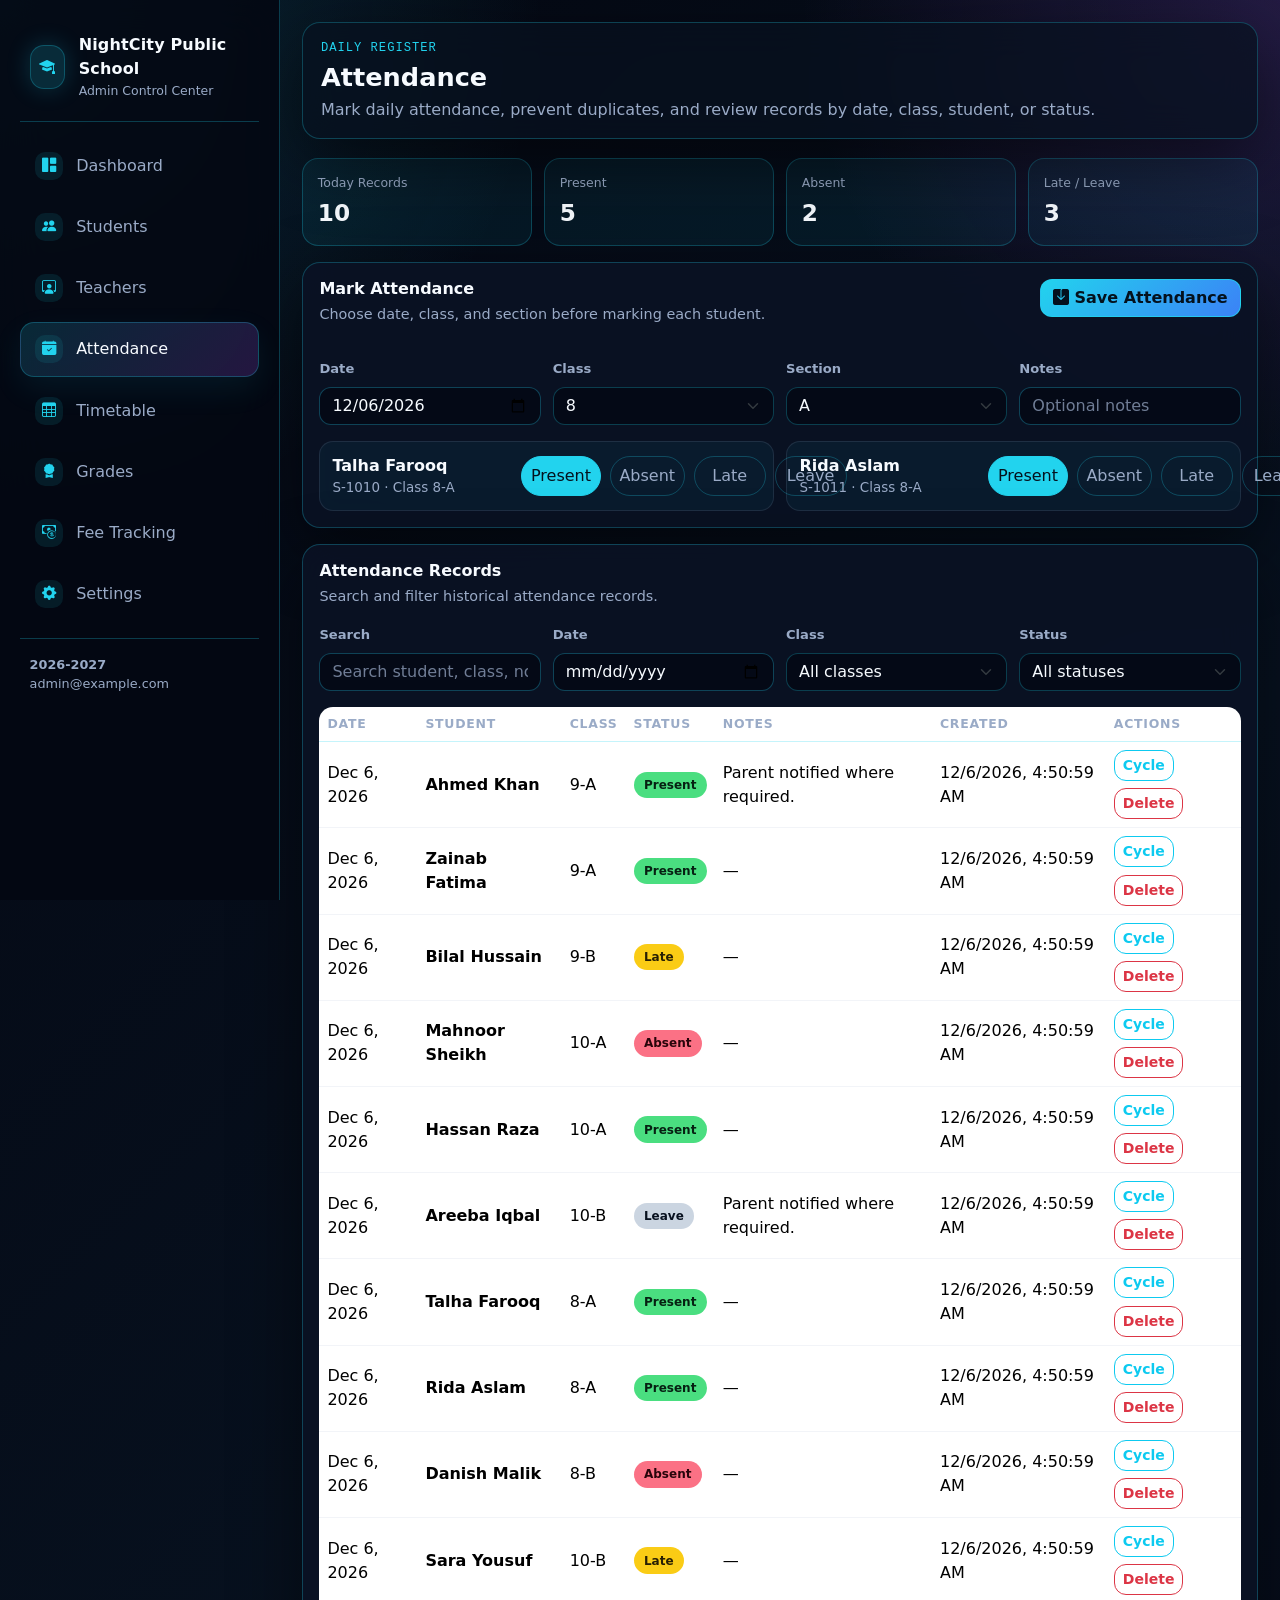
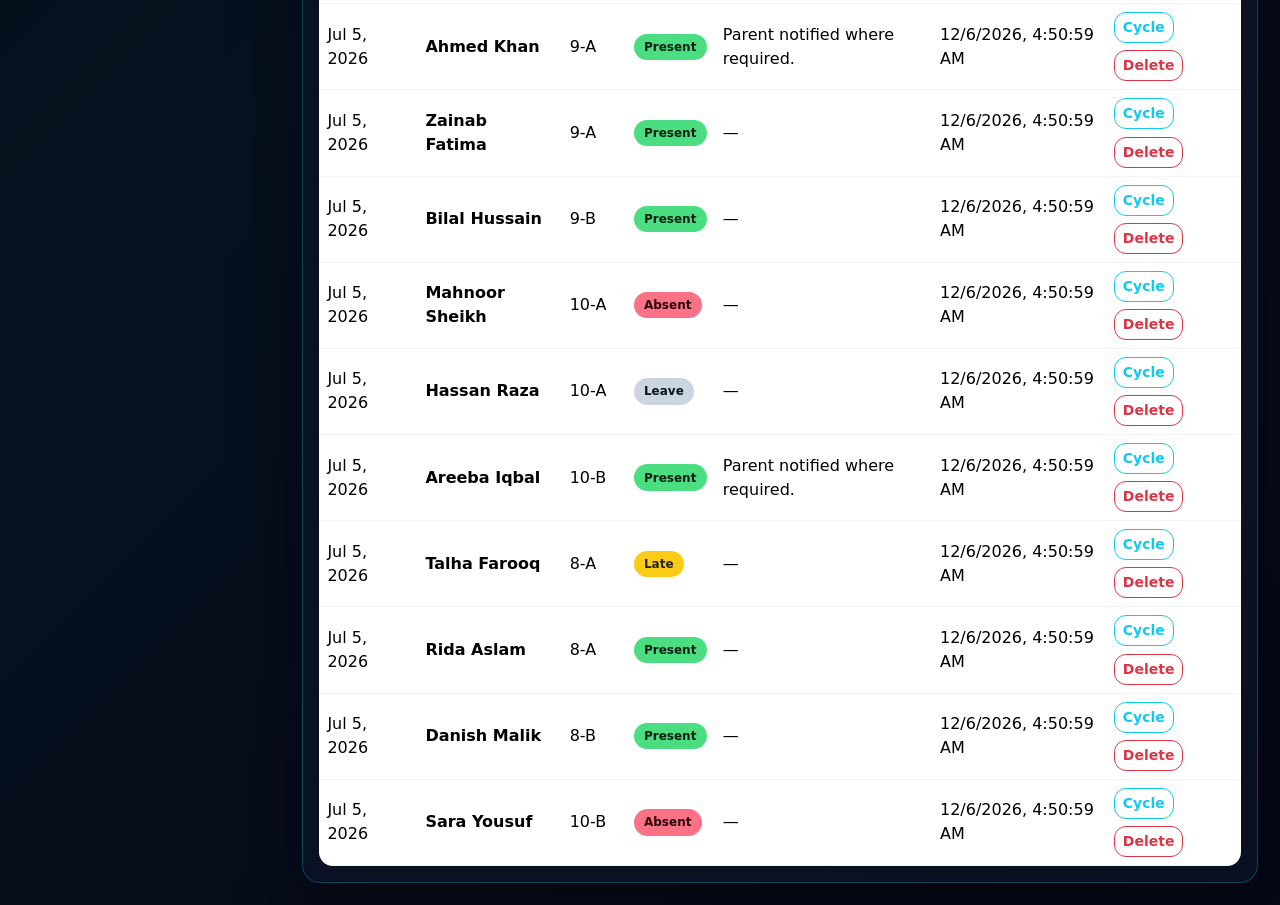
==== attendance.html @ 19632de3 "Build school management dashboard" ====
<!doctype html>
<html lang="en">
  <head>
    <meta charset="utf-8" />
    <meta name="viewport" content="width=device-width, initial-scale=1" />
    <title>Attendance | School Management Dashboard</title>

    <link
      href="https://cdn.jsdelivr.net/npm/bootstrap@5.3.3/dist/css/bootstrap.min.css"
      rel="stylesheet"
    />
    <link
      href="https://cdn.jsdelivr.net/npm/bootstrap-icons@1.11.3/font/bootstrap-icons.css"
      rel="stylesheet"
    />
    <link href="styles.css" rel="stylesheet" />
    <link href="css/attendance.css" rel="stylesheet" />
  </head>
  <body>
    <div class="app-shell">
      <div id="sidebarMount"></div>

      <main class="main-content">
        <header class="topbar">
          <div>
            <p class="page-kicker">Daily Register</p>
            <h1 class="page-title">Attendance</h1>
            <p class="page-subtitle">
              Mark daily attendance, prevent duplicates, and review records by
              date, class, student, or status.
            </p>
          </div>
          <button
            class="btn btn-ghost mobile-menu-btn"
            type="button"
            data-toggle-sidebar
          >
            <i class="bi bi-list"></i>
            Menu
          </button>
        </header>

        <section class="attendance-board">
          <div class="attendance-summary" id="attendanceStats"></div>

          <section class="form-panel">
            <div
              class="d-flex align-items-start justify-content-between flex-wrap gap-2 mb-3"
            >
              <div>
                <h2 class="section-title">Mark Attendance</h2>
                <p class="section-subtitle">
                  Choose date, class, and section before marking each student.
                </p>
              </div>
              <button
                class="btn btn-primary"
                type="button"
                id="saveAttendanceBtn"
              >
                <i class="bi bi-save-fill"></i>
                Save Attendance
              </button>
            </div>

            <div class="filter-grid mb-3">
              <div>
                <label class="form-label" for="markDate">Date</label>
                <input class="form-control" id="markDate" type="date" />
              </div>

              <div>
                <label class="form-label" for="markClass">Class</label>
                <select class="form-select" id="markClass"></select>
              </div>

              <div>
                <label class="form-label" for="markSection">Section</label>
                <select class="form-select" id="markSection"></select>
              </div>

              <div>
                <label class="form-label" for="markNotes">Notes</label>
                <input
                  class="form-control"
                  id="markNotes"
                  placeholder="Optional notes"
                />
              </div>
            </div>

            <div class="attendance-mark-grid" id="attendanceMarkMount"></div>
          </section>

          <section class="table-panel">
            <h2 class="section-title">Attendance Records</h2>
            <p class="section-subtitle">
              Search and filter historical attendance records.
            </p>

            <div class="filter-grid mb-3">
              <div>
                <label class="form-label" for="attendanceSearch">Search</label>
                <input
                  class="form-control"
                  id="attendanceSearch"
                  placeholder="Search student, class, notes..."
                />
              </div>

              <div>
                <label class="form-label" for="filterDate">Date</label>
                <input class="form-control" id="filterDate" type="date" />
              </div>

              <div>
                <label class="form-label" for="filterClass">Class</label>
                <select class="form-select" id="filterClass"></select>
              </div>

              <div>
                <label class="form-label" for="filterStatus">Status</label>
                <select class="form-select" id="filterStatus">
                  <option value="">All statuses</option>
                  <option>Present</option>
                  <option>Absent</option>
                  <option>Late</option>
                  <option>Leave</option>
                </select>
              </div>
            </div>

            <div id="attendanceTableMount"></div>
          </section>
        </section>
      </main>
    </div>

    <div class="status-area" id="statusArea"></div>

    <script src="https://code.jquery.com/jquery-3.7.1.min.js"></script>
    <script src="https://cdn.jsdelivr.net/npm/bootstrap@5.3.3/dist/js/bootstrap.bundle.min.js"></script>
    <script src="js/shared.js"></script>
    <script src="js/attendance.js"></script>
  </body>
</html>
---- styles.css ----
:root {
  --bg: #040712;
  --bg-soft: #07111f;
  --card: rgba(10, 18, 36, 0.9);
  --card-strong: rgba(14, 24, 48, 0.96);
  --text: #f7fbff;
  --muted: #9aabc7;
  --cyan: #22d3ee;
  --cyan-soft: rgba(34, 211, 238, 0.16);
  --purple: #a855f7;
  --purple-soft: rgba(168, 85, 247, 0.2);
  --green: #4ade80;
  --green-soft: rgba(74, 222, 128, 0.14);
  --yellow: #facc15;
  --red: #fb7185;
  --border: rgba(34, 211, 238, 0.26);
  --shadow: 0 22px 70px rgba(0, 0, 0, 0.48);
  --radius: 18px;
  --mono: "Cascadia Code", "Fira Code", Consolas, monospace;
}

* {
  box-sizing: border-box;
}

html {
  min-height: 100%;
  scroll-behavior: smooth;
}

body {
  min-height: 100vh;
  margin: 0;
  color: var(--text);
  background:
    radial-gradient(
      circle at top left,
      rgba(34, 211, 238, 0.18),
      transparent 34rem
    ),
    radial-gradient(
      circle at top right,
      rgba(168, 85, 247, 0.18),
      transparent 30rem
    ),
    linear-gradient(135deg, #040712 0%, #07111f 52%, #050816 100%);
  font-family:
    Inter,
    system-ui,
    -apple-system,
    BlinkMacSystemFont,
    "Segoe UI",
    sans-serif;
}

body.light-mode {
  --bg: #f4f7fb;
  --bg-soft: #eef4fb;
  --card: rgba(255, 255, 255, 0.94);
  --card-strong: rgba(255, 255, 255, 0.98);
  --text: #142033;
  --muted: #63708a;
  --border: rgba(20, 44, 78, 0.14);
  --shadow: 0 18px 50px rgba(28, 45, 70, 0.16);
  background:
    radial-gradient(
      circle at top left,
      rgba(34, 211, 238, 0.18),
      transparent 34rem
    ),
    radial-gradient(
      circle at top right,
      rgba(168, 85, 247, 0.12),
      transparent 30rem
    ),
    linear-gradient(135deg, #f4f7fb 0%, #eef4fb 52%, #f9fbff 100%);
}

a {
  color: inherit;
  text-decoration: none;
}

button,
input,
select,
textarea {
  font: inherit;
}

.app-shell {
  display: flex;
  min-height: 100vh;
}

.sidebar {
  position: sticky;
  top: 0;
  z-index: 30;
  width: 280px;
  height: 100vh;
  padding: 1.25rem;
  border-right: 1px solid var(--border);
  background: rgba(4, 7, 18, 0.86);
  backdrop-filter: blur(20px);
  overflow-y: auto;
}

body.light-mode .sidebar {
  background: rgba(255, 255, 255, 0.86);
}

.sidebar-brand {
  display: flex;
  align-items: center;
  gap: 0.85rem;
  padding: 0.8rem 0.6rem 1.25rem;
  border-bottom: 1px solid var(--border);
}

.brand-mark {
  display: grid;
  place-items: center;
  width: 44px;
  height: 44px;
  border: 1px solid var(--border);
  border-radius: 14px;
  color: var(--cyan);
  background: var(--cyan-soft);
  box-shadow: 0 0 24px rgba(34, 211, 238, 0.2);
}

.brand-title {
  margin: 0;
  font-size: 1rem;
  font-weight: 800;
  letter-spacing: 0.01em;
}

.brand-subtitle {
  margin: 0.1rem 0 0;
  color: var(--muted);
  font-size: 0.78rem;
}

.sidebar-nav {
  display: grid;
  gap: 0.35rem;
  margin-top: 1rem;
}

.nav-link {
  display: flex;
  align-items: center;
  gap: 0.8rem;
  padding: 0.8rem 0.9rem;
  color: var(--muted);
  border: 1px solid transparent;
  border-radius: 14px;
  transition: 0.18s ease;
}

.nav-link:hover {
  color: var(--text);
  border-color: var(--border);
  background: rgba(34, 211, 238, 0.08);
}

.nav-link.active {
  color: var(--text);
  border-color: var(--border);
  background: linear-gradient(135deg, var(--cyan-soft), var(--purple-soft));
  box-shadow: 0 12px 32px rgba(34, 211, 238, 0.08);
}

.nav-icon {
  display: grid;
  place-items: center;
  width: 28px;
  min-width: 28px;
  height: 28px;
  border-radius: 10px;
  color: var(--cyan);
  background: rgba(34, 211, 238, 0.1);
  font-size: 0.9rem;
}

body.compact-sidebar .sidebar {
  width: 92px;
}

body.compact-sidebar .brand-copy,
body.compact-sidebar .nav-text,
body.compact-sidebar .sidebar-footer {
  display: none;
}

body.compact-sidebar .sidebar-brand,
body.compact-sidebar .nav-link {
  justify-content: center;
}

.main-content {
  flex: 1;
  width: calc(100% - 280px);
  padding: 1.4rem;
}

.topbar {
  display: flex;
  align-items: center;
  justify-content: space-between;
  gap: 1rem;
  margin-bottom: 1.2rem;
  padding: 1rem 1.1rem;
  border: 1px solid var(--border);
  border-radius: var(--radius);
  background: rgba(7, 17, 31, 0.72);
  box-shadow: var(--shadow);
  backdrop-filter: blur(18px);
}

body.light-mode .topbar {
  background: rgba(255, 255, 255, 0.74);
}

.page-kicker {
  margin: 0 0 0.25rem;
  color: var(--cyan);
  font-family: var(--mono);
  font-size: 0.76rem;
  text-transform: uppercase;
  letter-spacing: 0.08em;
}

.page-title {
  margin: 0;
  font-size: clamp(1.45rem, 2vw, 2.2rem);
  font-weight: 800;
}

.page-subtitle {
  margin: 0.35rem 0 0;
  color: var(--muted);
}

.mobile-menu-btn {
  display: none;
}

.panel,
.stat-card,
.chart-card,
.form-panel,
.table-panel,
.preview-panel,
.action-card,
.empty-state {
  border: 1px solid var(--border);
  border-radius: var(--radius);
  background: var(--card);
  box-shadow: var(--shadow);
  backdrop-filter: blur(18px);
}

.panel,
.form-panel,
.table-panel,
.preview-panel {
  padding: 1rem;
}

.section-title {
  margin: 0 0 0.8rem;
  font-size: 1rem;
  font-weight: 800;
}

.section-subtitle {
  margin: -0.45rem 0 0.9rem;
  color: var(--muted);
  font-size: 0.9rem;
}

.stats-grid {
  display: grid;
  grid-template-columns: repeat(4, minmax(0, 1fr));
  gap: 1rem;
}

.stat-card {
  position: relative;
  padding: 1rem;
  overflow: hidden;
}

.stat-card::after {
  content: "";
  position: absolute;
  inset: auto -30px -50px auto;
  width: 110px;
  height: 110px;
  border-radius: 999px;
  background: var(--cyan-soft);
  filter: blur(3px);
}

.stat-label {
  margin: 0;
  color: var(--muted);
  font-size: 0.85rem;
}

.stat-value {
  margin: 0.35rem 0 0;
  font-size: 1.85rem;
  font-weight: 850;
}

.stat-note {
  margin: 0.2rem 0 0;
  color: var(--muted);
  font-size: 0.8rem;
}

.toolbar {
  display: flex;
  flex-wrap: wrap;
  align-items: end;
  justify-content: space-between;
  gap: 0.85rem;
  margin-bottom: 1rem;
}

.filter-grid {
  display: grid;
  grid-template-columns: repeat(4, minmax(160px, 1fr));
  gap: 0.75rem;
  width: 100%;
}

.form-grid {
  display: grid;
  grid-template-columns: repeat(3, minmax(180px, 1fr));
  gap: 0.85rem;
}

.form-grid.two {
  grid-template-columns: repeat(2, minmax(180px, 1fr));
}

.form-grid .full {
  grid-column: 1 / -1;
}

.form-label {
  color: var(--muted);
  font-weight: 700;
  font-size: 0.82rem;
}

.form-control,
.form-select {
  color: var(--text);
  border: 1px solid var(--border);
  border-radius: 12px;
  background-color: rgba(4, 7, 18, 0.72);
}

.form-control:focus,
.form-select:focus {
  color: var(--text);
  border-color: var(--cyan);
  background-color: rgba(4, 7, 18, 0.92);
  box-shadow: 0 0 0 0.2rem rgba(34, 211, 238, 0.12);
}

body.light-mode .form-control,
body.light-mode .form-select {
  color: var(--text);
  background-color: rgba(255, 255, 255, 0.86);
}

.form-control::placeholder {
  color: rgba(154, 171, 199, 0.72);
}

.btn {
  border-radius: 12px;
  font-weight: 800;
}

.btn-primary {
  border-color: rgba(34, 211, 238, 0.8);
  background: linear-gradient(135deg, var(--cyan), #3b82f6);
  color: #04111d;
}

.btn-primary:hover {
  border-color: var(--cyan);
  background: linear-gradient(135deg, #67e8f9, #60a5fa);
  color: #04111d;
}

.btn-outline-light,
.btn-outline-info,
.btn-outline-warning,
.btn-outline-danger,
.btn-outline-success,
.btn-secondary {
  border-radius: 12px;
}

.btn-ghost {
  color: var(--text);
  border: 1px solid var(--border);
  background: rgba(34, 211, 238, 0.08);
}

.btn-ghost:hover {
  color: var(--text);
  background: rgba(34, 211, 238, 0.16);
}

.table {
  margin: 0;
  color: var(--text);
  vertical-align: middle;
}

.table thead th {
  color: var(--muted);
  border-bottom: 1px solid var(--border);
  font-size: 0.78rem;
  text-transform: uppercase;
  letter-spacing: 0.06em;
}

.table tbody td {
  border-color: rgba(154, 171, 199, 0.13);
}

.table-hover tbody tr:hover {
  color: var(--text);
  background: rgba(34, 211, 238, 0.07);
}

.table-responsive {
  border-radius: 14px;
}

.badge {
  border-radius: 999px;
  padding: 0.45rem 0.65rem;
  font-weight: 800;
}

.badge-soft {
  color: var(--text);
  border: 1px solid var(--border);
  background: rgba(34, 211, 238, 0.1);
}

.badge-active,
.badge-paid,
.badge-present {
  color: #062012;
  background: var(--green);
}

.badge-inactive,
.badge-unpaid,
.badge-absent {
  color: #28040a;
  background: var(--red);
}

.badge-warning,
.badge-partial,
.badge-late {
  color: #271f03;
  background: var(--yellow);
}

.badge-muted,
.badge-leave,
.badge-graduated,
.badge-resigned {
  color: #08111f;
  background: #cbd5e1;
}

.badge-overdue {
  color: #fff;
  background: #e11d48;
}

.card-grid {
  display: grid;
  grid-template-columns: repeat(3, minmax(0, 1fr));
  gap: 1rem;
}

.person-card {
  padding: 1rem;
  border: 1px solid var(--border);
  border-radius: var(--radius);
  background: var(--card);
}

.person-header {
  display: flex;
  align-items: center;
  gap: 0.85rem;
  margin-bottom: 0.75rem;
}

.avatar {
  display: grid;
  place-items: center;
  width: 44px;
  height: 44px;
  border-radius: 14px;
  color: var(--cyan);
  background: var(--cyan-soft);
  font-weight: 900;
}

.person-name {
  margin: 0;
  font-weight: 850;
}

.person-meta {
  margin: 0.15rem 0 0;
  color: var(--muted);
  font-size: 0.85rem;
}

.meta-list {
  display: grid;
  gap: 0.35rem;
  margin: 0;
  padding: 0;
  list-style: none;
  color: var(--muted);
  font-size: 0.88rem;
}

.chart-wrap {
  position: relative;
  min-height: 280px;
}

.status-area {
  position: fixed;
  right: 1rem;
  bottom: 1rem;
  z-index: 100;
  display: grid;
  gap: 0.7rem;
  max-width: min(420px, calc(100vw - 2rem));
}

.status-message {
  padding: 0.8rem 1rem;
  border: 1px solid var(--border);
  border-left: 4px solid var(--cyan);
  border-radius: 14px;
  color: var(--text);
  background: var(--card-strong);
  box-shadow: var(--shadow);
}

.status-message.success {
  border-left-color: var(--green);
}

.status-message.warning {
  border-left-color: var(--yellow);
}

.status-message.danger {
  border-left-color: var(--red);
}

.empty-state {
  display: grid;
  place-items: center;
  min-height: 180px;
  padding: 1.25rem;
  color: var(--muted);
  text-align: center;
}

.empty-state strong {
  display: block;
  margin-bottom: 0.2rem;
  color: var(--text);
}

.modal-content {
  color: var(--text);
  border: 1px solid var(--border);
  border-radius: var(--radius);
  background: var(--card-strong);
}

.modal-header,
.modal-footer {
  border-color: var(--border);
}

body.light-mode .modal-content {
  background: #ffffff;
}

.sidebar-footer {
  margin-top: 1rem;
  padding: 1rem 0.6rem 0;
  border-top: 1px solid var(--border);
  color: var(--muted);
  font-size: 0.8rem;
}

.text-muted-custom {
  color: var(--muted);
}

.mono {
  font-family: var(--mono);
}

.divider {
  height: 1px;
  margin: 1rem 0;
  background: var(--border);
}

.page-grid {
  display: grid;
  grid-template-columns: minmax(0, 1fr);
  gap: 1rem;
}

.two-column {
  display: grid;
  grid-template-columns: minmax(0, 1.35fr) minmax(320px, 0.65fr);
  gap: 1rem;
}

.action-row {
  display: flex;
  flex-wrap: wrap;
  gap: 0.45rem;
}

@media (max-width: 1180px) {
  .stats-grid,
  .card-grid {
    grid-template-columns: repeat(2, minmax(0, 1fr));
  }

  .filter-grid,
  .form-grid {
    grid-template-columns: repeat(2, minmax(160px, 1fr));
  }

  .two-column {
    grid-template-columns: 1fr;
  }
}

@media (max-width: 860px) {
  .app-shell {
    display: block;
  }

  .sidebar {
    position: fixed;
    left: -290px;
    width: 280px;
    transition: left 0.2s ease;
  }

  body.sidebar-open .sidebar {
    left: 0;
  }

  body.compact-sidebar .sidebar {
    width: 280px;
  }

  body.compact-sidebar .brand-copy,
  body.compact-sidebar .nav-text,
  body.compact-sidebar .sidebar-footer {
    display: block;
  }

  body.compact-sidebar .sidebar-brand,
  body.compact-sidebar .nav-link {
    justify-content: flex-start;
  }

  .main-content {
    width: 100%;
    padding: 1rem;
  }

  .topbar {
    align-items: flex-start;
  }

  .mobile-menu-btn {
    display: inline-flex;
  }
}

@media (max-width: 640px) {
  .topbar {
    flex-direction: column;
  }

  .stats-grid,
  .card-grid,
  .filter-grid,
  .form-grid,
  .form-grid.two {
    grid-template-columns: 1fr;
  }

  .toolbar {
    align-items: stretch;
  }

  .toolbar .btn,
  .toolbar .form-control,
  .toolbar .form-select {
    width: 100%;
  }

  .page-title {
    font-size: 1.45rem;
  }

  .panel,
  .form-panel,
  .table-panel,
  .preview-panel {
    padding: 0.85rem;
  }

  .table {
    min-width: 760px;
  }
}
---- css/attendance.css ----
.attendance-board {
  display: grid;
  gap: 1rem;
}

.attendance-mark-grid {
  display: grid;
  grid-template-columns: repeat(2, minmax(220px, 1fr));
  gap: 0.8rem;
}

.attendance-student-row {
  display: grid;
  grid-template-columns: minmax(180px, 1fr) repeat(4, auto);
  align-items: center;
  gap: 0.55rem;
  padding: 0.75rem;
  border: 1px solid rgba(154, 171, 199, 0.14);
  border-radius: 14px;
  background: rgba(34, 211, 238, 0.05);
}

.attendance-student-meta {
  color: var(--muted);
  font-size: 0.84rem;
}

.attendance-radio {
  position: relative;
}

.attendance-radio input {
  position: absolute;
  opacity: 0;
}

.attendance-radio span {
  display: inline-flex;
  min-width: 72px;
  justify-content: center;
  padding: 0.45rem 0.55rem;
  border: 1px solid var(--border);
  border-radius: 999px;
  color: var(--muted);
  cursor: pointer;
}

.attendance-radio input:checked + span {
  color: #04111d;
  border-color: var(--cyan);
  background: var(--cyan);
}

.attendance-summary {
  display: grid;
  grid-template-columns: repeat(4, minmax(0, 1fr));
  gap: 0.8rem;
}

.attendance-summary-card {
  padding: 0.9rem;
  border: 1px solid var(--border);
  border-radius: 16px;
  background: rgba(34, 211, 238, 0.07);
}

.attendance-summary-card span {
  display: block;
  color: var(--muted);
  font-size: 0.78rem;
}

.attendance-summary-card strong {
  display: block;
  margin-top: 0.25rem;
  font-size: 1.45rem;
}

@media (max-width: 900px) {
  .attendance-summary,
  .attendance-mark-grid {
    grid-template-columns: repeat(2, minmax(0, 1fr));
  }

  .attendance-student-row {
    grid-template-columns: 1fr 1fr 1fr;
  }

  .attendance-student-row > div:first-child {
    grid-column: 1 / -1;
  }
}

@media (max-width: 560px) {
  .attendance-summary,
  .attendance-mark-grid,
  .attendance-student-row {
    grid-template-columns: 1fr;
  }

  .attendance-radio span {
    width: 100%;
  }
}
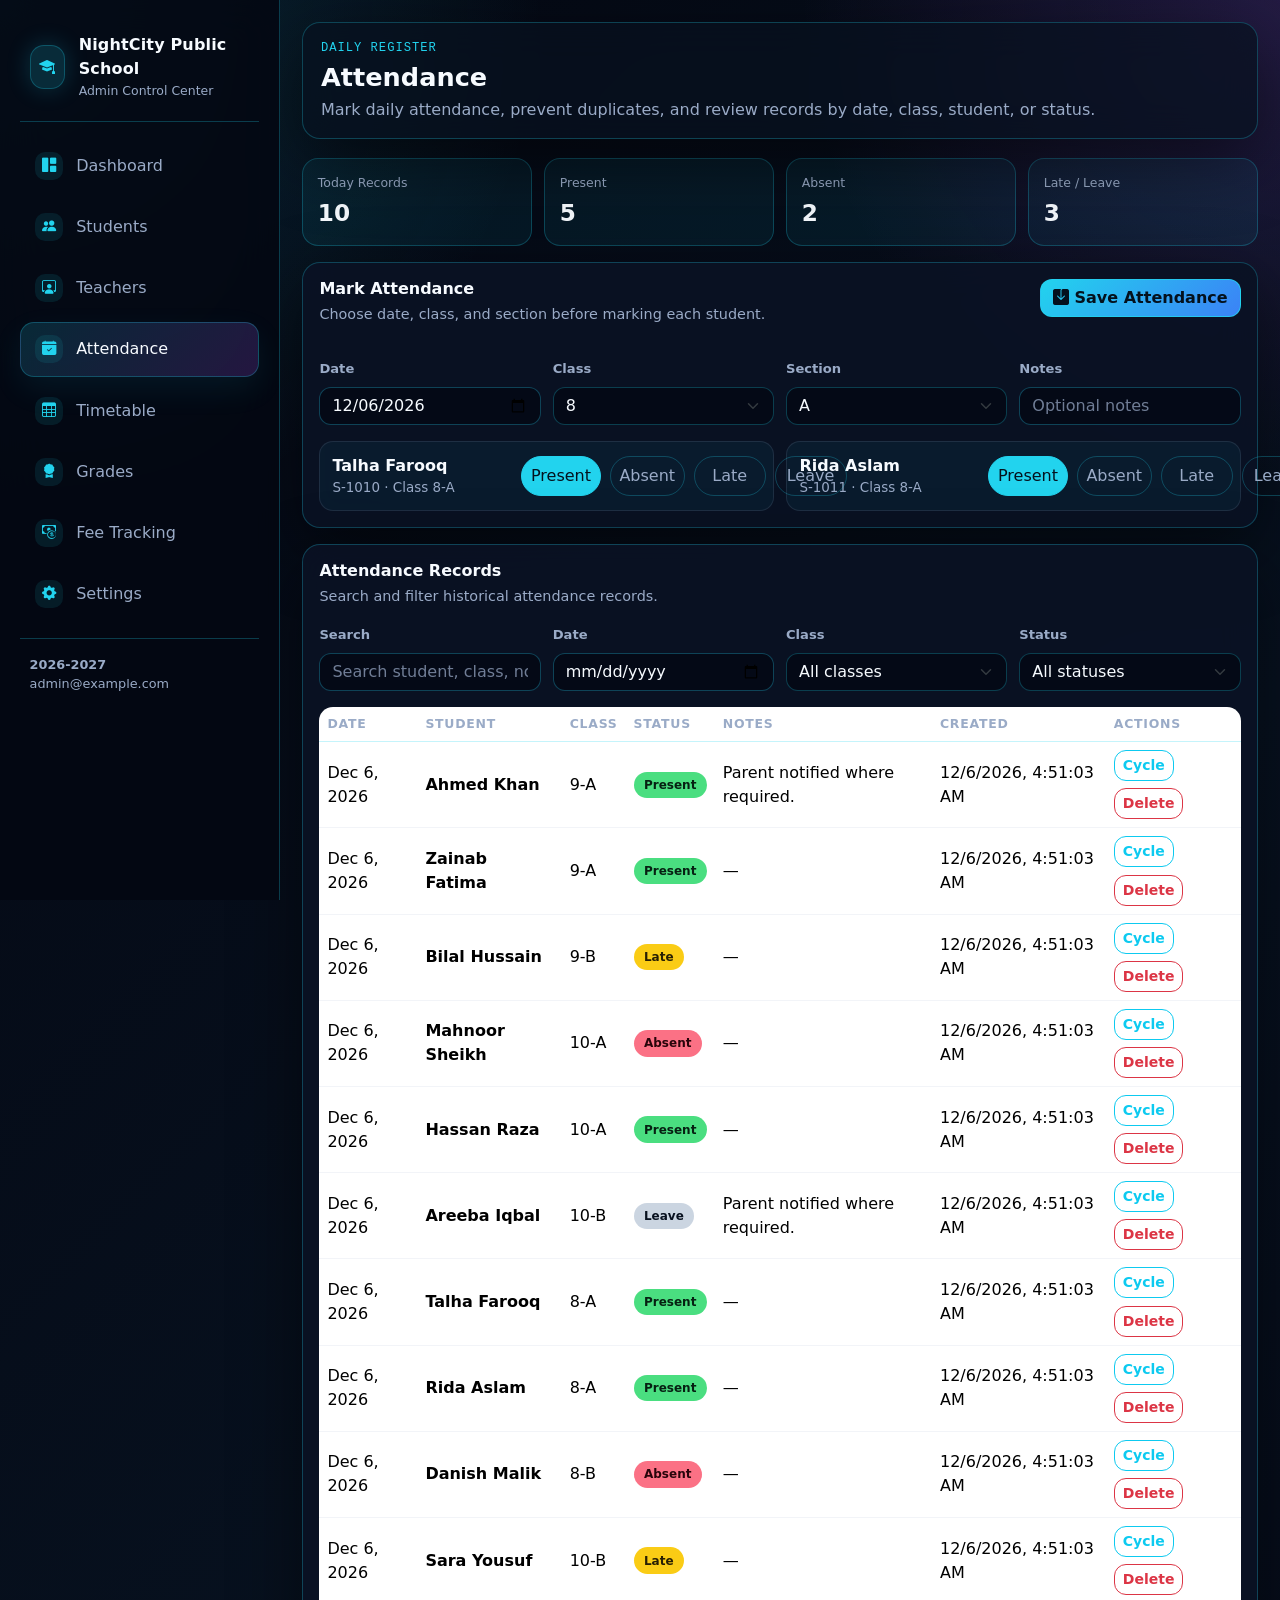
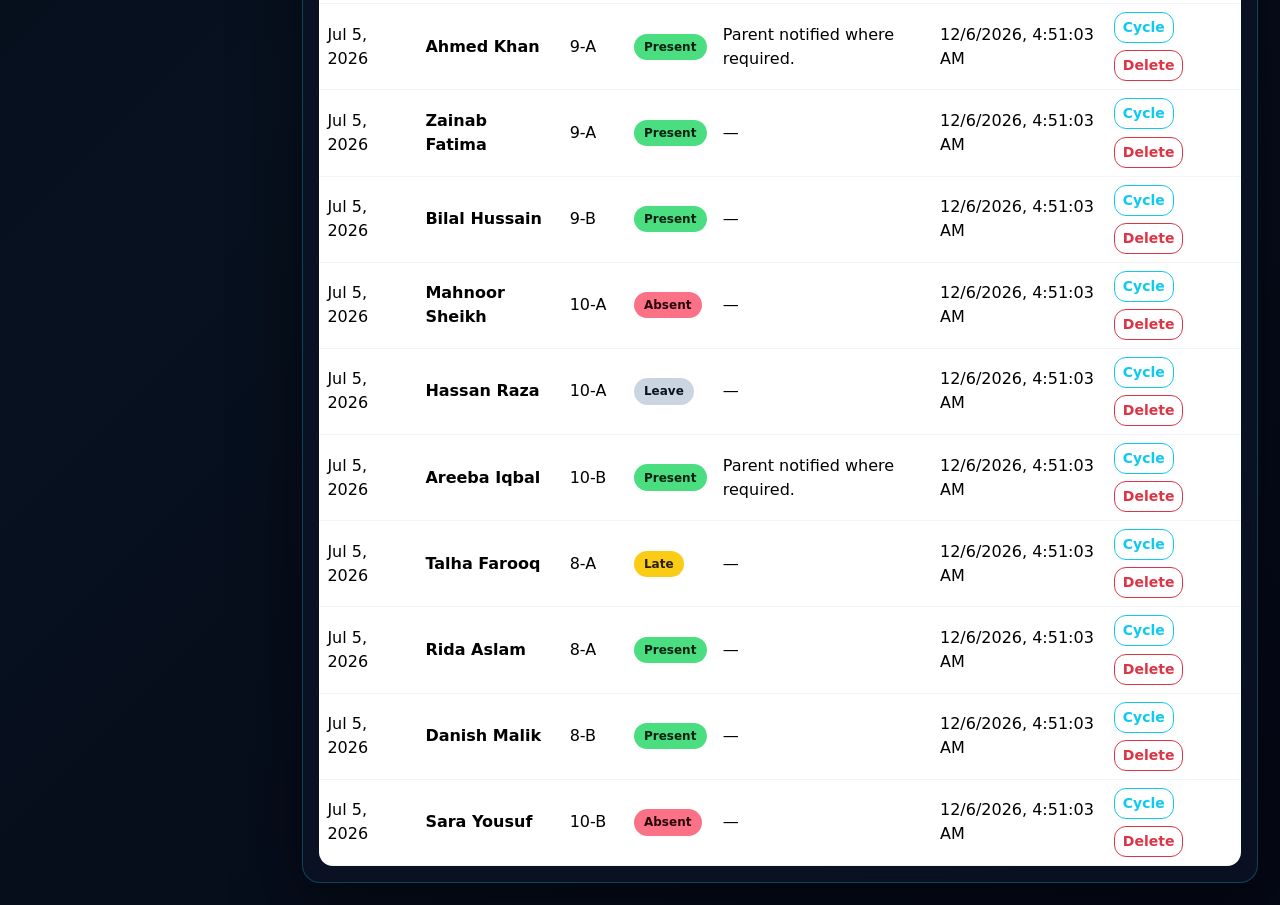
==== commit 7302464f: "Add SEO meta tags, canonical URLs, and sitemap" ====
--- a/attendance.html
+++ b/attendance.html
@@ -4,6 +4,15 @@
     <meta charset="utf-8" />
     <meta name="viewport" content="width=device-width, initial-scale=1" />
     <title>Attendance | School Management Dashboard</title>
+    <meta name="description" content="A browser-based school management dashboard with students, teachers, attendance, timetable, grades, fee tracking, dashboard analytics, dark mode, and localStorage persistence." />
+    <link rel="canonical" href="https://fazal305.github.io/school-management-dashboard/attendance.html" />
+    <meta property="og:type" content="website" />
+    <meta property="og:url" content="https://fazal305.github.io/school-management-dashboard/attendance.html" />
+    <meta property="og:title" content="Attendance | School Management Dashboard" />
+    <meta property="og:description" content="A browser-based school management dashboard with students, teachers, attendance, timetable, grades, fee tracking, dashboard analytics, dark mode, and localStorage persistence." />
+    <meta name="twitter:card" content="summary_large_image" />
+    <meta name="twitter:title" content="Attendance | School Management Dashboard" />
+    <meta name="twitter:description" content="A browser-based school management dashboard with students, teachers, attendance, timetable, grades, fee tracking, dashboard analytics, dark mode, and localStorage persistence." />
 
     <link
       href="https://cdn.jsdelivr.net/npm/bootstrap@5.3.3/dist/css/bootstrap.min.css"
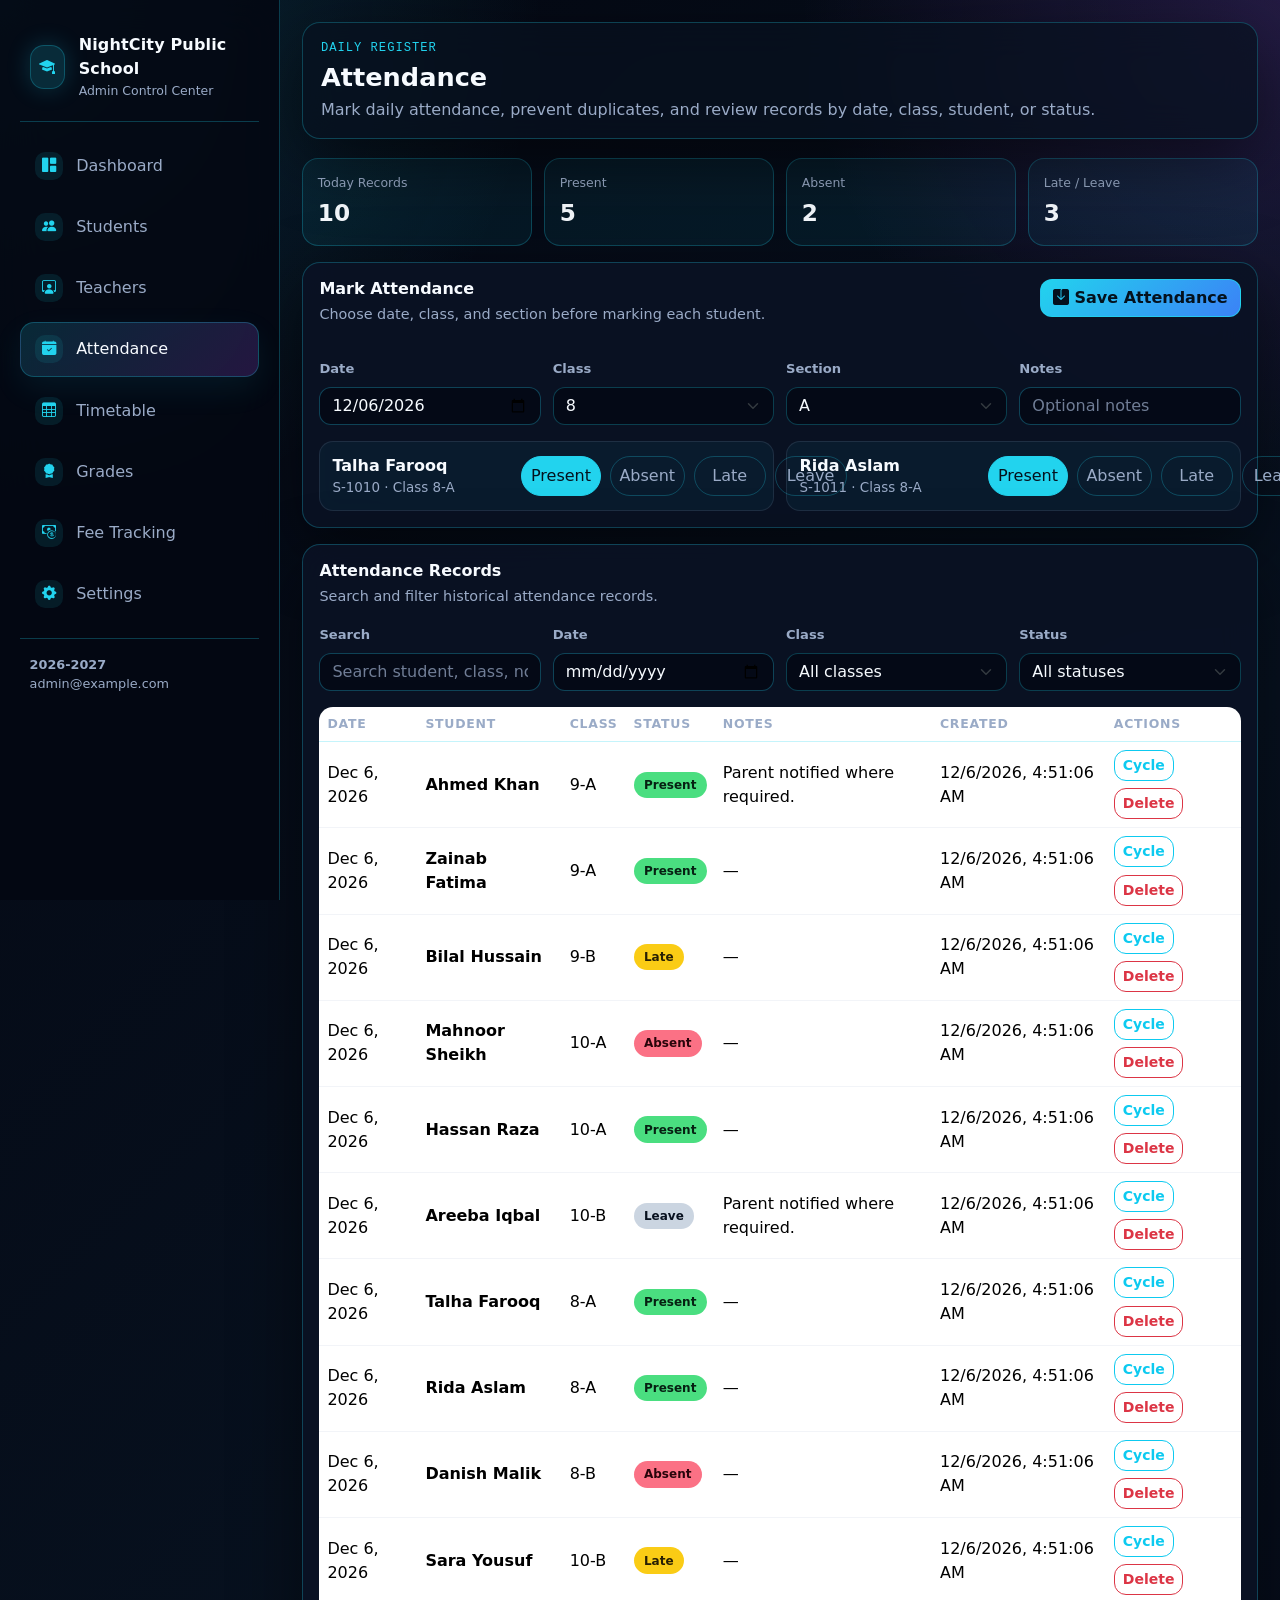
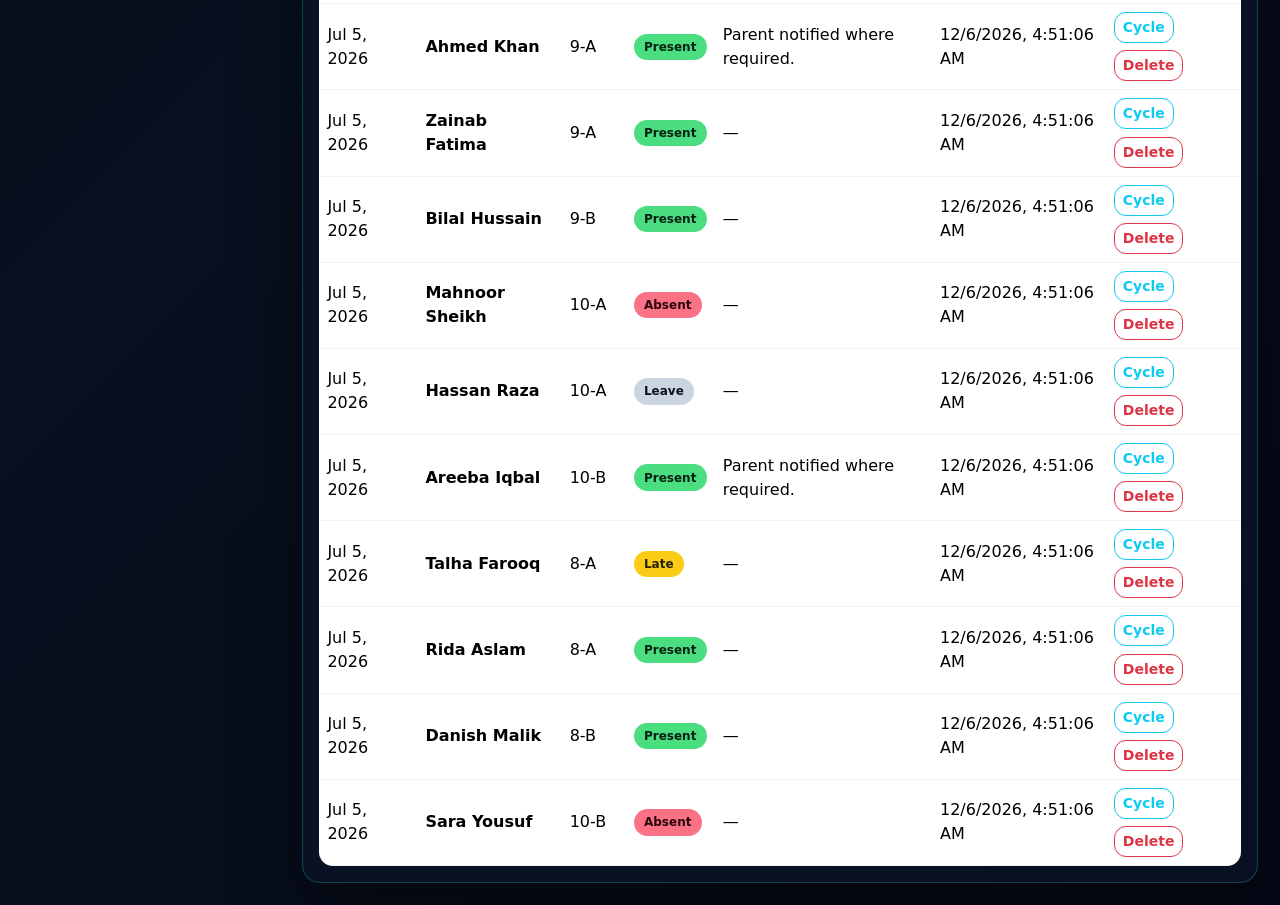
==== commit cd941510: "Add favicon Matches the shared cyan-on-navy monogram style used across the dev tool suite, with a di" ====
--- a/attendance.html
+++ b/attendance.html
@@ -4,6 +4,7 @@
     <meta charset="utf-8" />
     <meta name="viewport" content="width=device-width, initial-scale=1" />
     <title>Attendance | School Management Dashboard</title>
+    <link rel="icon" type="image/svg+xml" href="assets/favicon.svg" />
     <meta name="description" content="A browser-based school management dashboard with students, teachers, attendance, timetable, grades, fee tracking, dashboard analytics, dark mode, and localStorage persistence." />
     <link rel="canonical" href="https://fazal305.github.io/school-management-dashboard/attendance.html" />
     <meta property="og:type" content="website" />
--- a/styles.css
+++ b/styles.css
@@ -263,6 +263,12 @@
   backdrop-filter: blur(18px);
 }
 
+.table-panel,
+.form-panel,
+.chart-card {
+  min-width: 0;
+}
+
 .panel,
 .form-panel,
 .table-panel,
